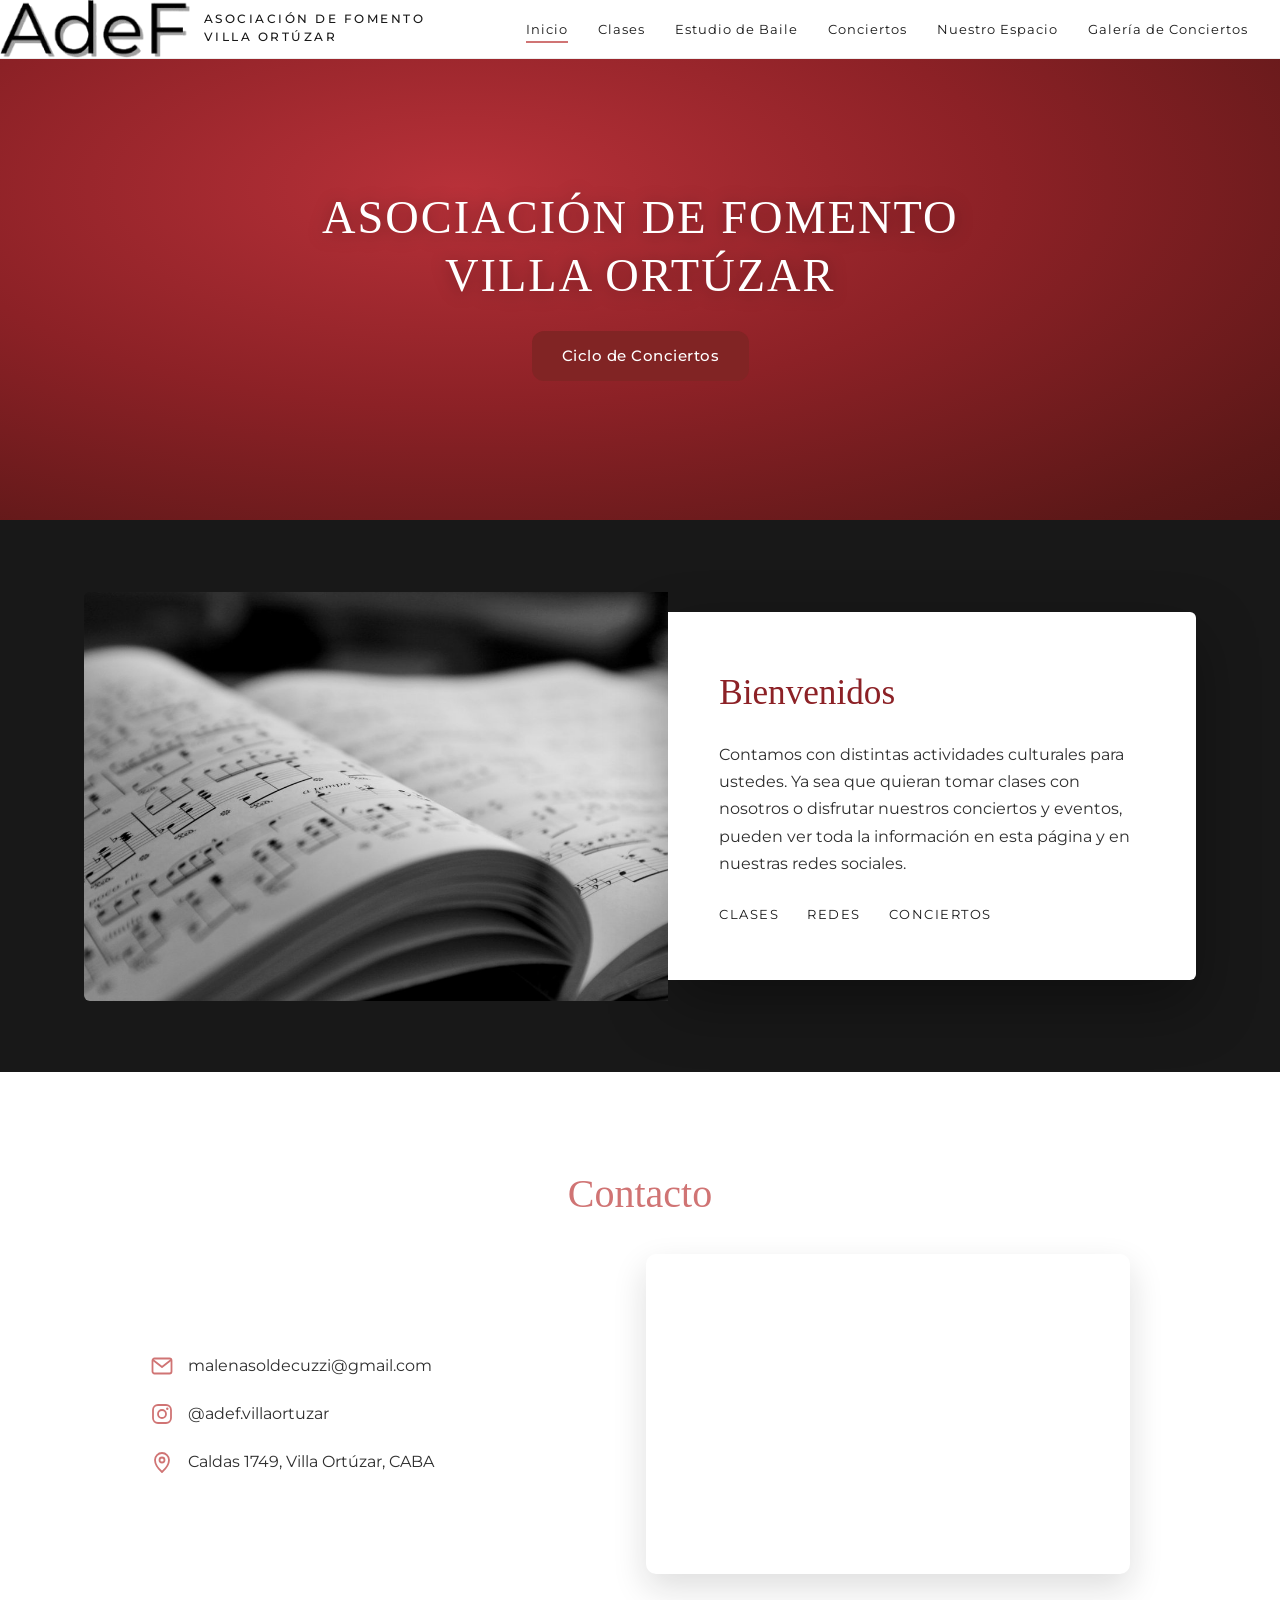
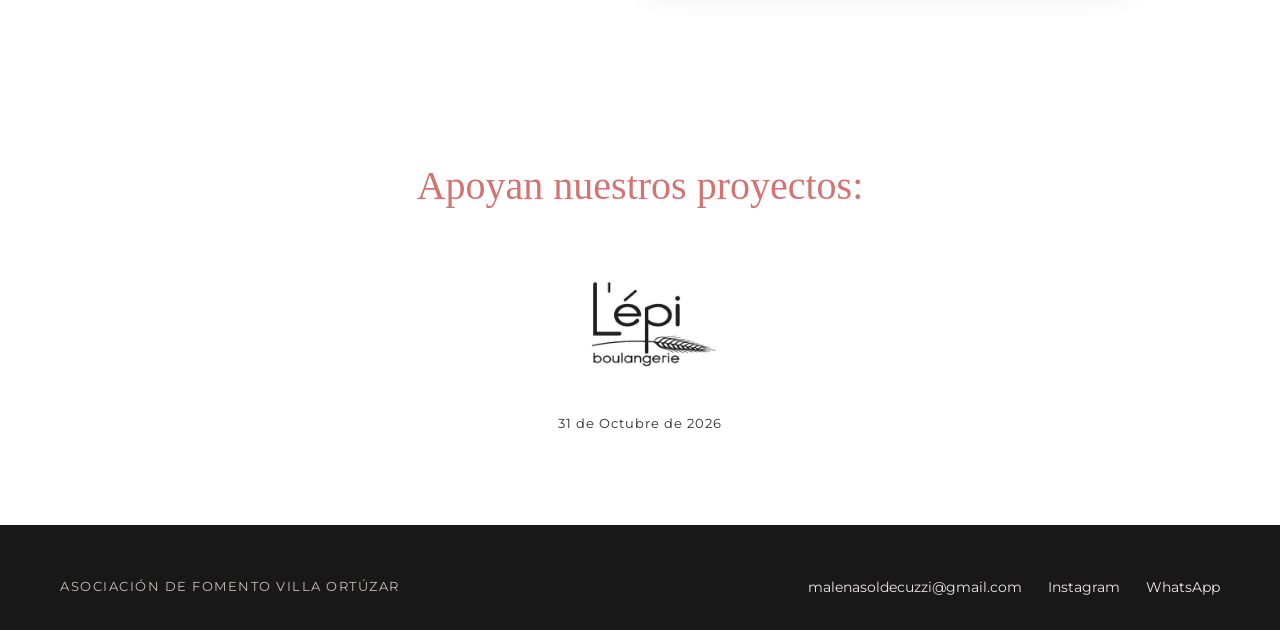
==== index.html @ d061f0e7 "Header a ancho completo con logo al ras y menú en un renglón; mapa con ubicación correcta (Sociedad " ====
<!DOCTYPE html>
<html lang="es">
<head>
  <meta charset="UTF-8" />
  <meta name="viewport" content="width=device-width, initial-scale=1.0" />
  <title>Inicio | A de F Villa Ortuzar</title>
  <meta name="description" content="Asociación de Fomento Villa Ortúzar: actividades culturales, clases, conciertos y eventos." />

  <link rel="preconnect" href="https://fonts.googleapis.com" />
  <link rel="preconnect" href="https://fonts.gstatic.com" crossorigin />
  <link href="https://fonts.googleapis.com/css2?family=Montserrat:wght@300;400;500;600&display=swap" rel="stylesheet" />

  <link rel="icon" type="image/png" href="images/logo-adef.png" />
  <link rel="stylesheet" href="styles.css" />
</head>
<body>

  <!-- ===================== HEADER ===================== -->
  <header class="site-header" id="top">
    <div class="header-inner">
      <a href="index.html" class="brand" aria-label="Asociación de Fomento Villa Ortúzar — Inicio">
        <img class="brand-logo" src="images/logo-adef.png" alt="ADEF" />
        <span class="brand-name">Asociación de Fomento<br />Villa Ortúzar</span>
      </a>

      <button class="nav-toggle" id="navToggle" aria-label="Abrir menú" aria-expanded="false" aria-controls="primary-nav">
        <span></span><span></span><span></span>
      </button>

      <nav class="primary-nav" id="primary-nav" aria-label="Navegación principal">
        <ul>
          <li><a href="index.html" class="is-current" aria-current="page">Inicio</a></li>
          <li><a href="clases.html">Clases</a></li>
          <li><a href="estudio-de-baile.html">Estudio de Baile</a></li>
          <li><a href="conciertos.html">Conciertos</a></li>
          <li><a href="nuestro-espacio.html">Nuestro Espacio</a></li>
          <li><a href="galeria.html">Galería de Conciertos</a></li>
        </ul>
      </nav>
    </div>
  </header>

  <!-- ===================== HERO ===================== -->
  <section class="hero-banner hero-red" aria-label="Asociación de Fomento Villa Ortúzar">
    <div class="hero-banner-inner reveal">
      <h1 class="hero-banner-title">Asociación de Fomento<br />Villa Ortúzar</h1>
      <a class="btn-rect" href="conciertos.html">Ciclo de Conciertos</a>
    </div>
  </section>

  <!-- ===================== BIENVENIDOS ===================== -->
  <section class="welcome" id="bienvenidos">
    <div class="welcome-inner">
      <div class="welcome-media reveal">
        <img src="images/partitura.jpg" alt="Partitura musical" loading="lazy" />
      </div>
      <div class="welcome-card reveal">
        <h2>Bienvenidos</h2>
        <p>
          Contamos con distintas actividades culturales para ustedes. Ya sea que quieran
          tomar clases con nosotros o disfrutar nuestros conciertos y eventos, pueden ver
          toda la información en esta página y en nuestras redes sociales.
        </p>
        <div class="welcome-links">
          <a href="clases.html">Clases</a>
          <a href="https://www.instagram.com/adef.villaortuzar/" target="_blank" rel="noopener">Redes</a>
          <a href="conciertos.html">Conciertos</a>
        </div>
      </div>
    </div>
  </section>

  <!-- ===================== CONTACTO ===================== -->
  <section class="contacto reveal" id="contacto">
    <h2 class="contacto-title">Contacto</h2>
    <div class="contacto-grid">
      <ul class="contacto-info">
        <li>
          <svg viewBox="0 0 24 24" fill="none" stroke="currentColor" stroke-width="1.8" stroke-linecap="round" stroke-linejoin="round" aria-hidden="true"><rect x="2.5" y="4.5" width="19" height="15" rx="2"/><path d="M3 6l9 7 9-7"/></svg>
          <a href="mailto:malenasoldecuzzi@gmail.com">malenasoldecuzzi@gmail.com</a>
        </li>
        <li>
          <svg viewBox="0 0 24 24" fill="none" stroke="currentColor" stroke-width="1.8" stroke-linecap="round" stroke-linejoin="round" aria-hidden="true"><rect x="3" y="3" width="18" height="18" rx="5"/><circle cx="12" cy="12" r="4"/><circle cx="17.3" cy="6.7" r="1.2" fill="currentColor" stroke="none"/></svg>
          <a href="https://www.instagram.com/adef.villaortuzar/" target="_blank" rel="noopener">@adef.villaortuzar</a>
        </li>
        <li>
          <svg viewBox="0 0 24 24" fill="none" stroke="currentColor" stroke-width="1.8" stroke-linecap="round" stroke-linejoin="round" aria-hidden="true"><path d="M12 22s7-6.2 7-12a7 7 0 10-14 0c0 5.8 7 12 7 12z"/><circle cx="12" cy="10" r="2.5"/></svg>
          <span>Caldas 1749, Villa Ortúzar, CABA</span>
        </li>
      </ul>
      <div class="contacto-map">
        <iframe
          src="https://www.google.com/maps/embed?pb=!1m18!1m12!1m3!1d3284.791623775895!2d-58.471300923490666!3d-34.58413875646583!2m3!1f0!2f0!3f0!3m2!1i1024!2i768!4f13.1!3m3!1m2!1s0x95bcb60c9e049eff%3A0xebec8463b166c42d!2sSociedad%20de%20Fomento%20Villa%20Ort%C3%BAzar!5e0!3m2!1ses-419!2sar!4v1782439776799!5m2!1ses-419!2sar"
          loading="lazy" referrerpolicy="strict-origin-when-cross-origin" allowfullscreen
          title="Mapa — Sociedad de Fomento Villa Ortúzar"></iframe>
      </div>
    </div>
  </section>

  <!-- ===================== APOYAN NUESTROS PROYECTOS ===================== -->
  <section class="sponsors reveal" id="apoyan">
    <h2 class="sponsors-title">Apoyan nuestros proyectos:</h2>
    <div class="sponsors-logos">
      <img src="images/logo-lepi.jpg" alt="Logo Lepi" loading="lazy" />
    </div>
    <p class="sponsors-date">31 de Octubre de 2026</p>
  </section>

  <!-- ===================== FOOTER ===================== -->
  <footer class="site-footer">
    <div class="footer-inner">
      <p class="footer-brand">Asociación de Fomento Villa Ortúzar</p>
      <ul class="footer-links" aria-label="Contacto">
        <li><a href="mailto:malenasoldecuzzi@gmail.com">malenasoldecuzzi@gmail.com</a></li>
        <li><a href="https://www.instagram.com/adef.villaortuzar/" target="_blank" rel="noopener">Instagram</a></li>
        <li><a href="https://wa.me/91131351262" target="_blank" rel="noopener">WhatsApp</a></li>
      </ul>
    </div>
  </footer>

  <script src="script.js"></script>
</body>
</html>
---- styles.css ----
/* ============================================================
   A de F Villa Ortúzar — Estudio de Baile
   Réplica del sitio original (Wix).
   Tipografías: Palatino Linotype (titulares serif) + Montserrat (cuerpo).
   Paleta: blanco / casi negro #181818 / rosa-rojo #d07474.
   ============================================================ */

:root {
  --ink:        #181818;   /* texto y botones        */
  --ink-soft:   #2e2e2e;   /* texto secundario       */
  --rose:       #d07474;   /* acento rosa-rojo       */
  --rose-soft:  #e7b7b7;
  --paper:      #ffffff;
  --line:       #ededed;

  --serif: "Palatino Linotype", "Book Antiqua", Palatino, "URW Palladio L", P052, "Times New Roman", serif;
  --sans:  "Montserrat", -apple-system, "Segoe UI", Helvetica, Arial, sans-serif;

  --maxw: 1160px;
  --ease: cubic-bezier(.22, .61, .36, 1);
}

* { box-sizing: border-box; }
html { scroll-behavior: smooth; }

body {
  margin: 0;
  font-family: var(--sans);
  font-weight: 400;
  color: var(--ink);
  background: var(--paper);
  line-height: 1.7;
  -webkit-font-smoothing: antialiased;
}

img { display: block; max-width: 100%; }
a   { color: inherit; }

/* ============================ HEADER ============================ */
.site-header {
  position: sticky;
  top: 0;
  z-index: 100;
  background: rgba(255, 255, 255, .94);
  backdrop-filter: saturate(180%) blur(8px);
  border-bottom: 1px solid var(--line);
}
.header-inner {
  max-width: none;            /* ancho completo de la página */
  margin: 0;
  padding: 0 32px 0 0;        /* logo pegado a la izquierda; aire a la derecha */
  display: flex;
  align-items: center;
  justify-content: space-between;
  gap: 24px;
}
.brand {
  display: flex;
  align-items: center;
  gap: 14px;
  text-decoration: none;
  color: var(--ink);
  white-space: nowrap;
  padding: 0;               /* sin padding: logo arriba a la izquierda */
}
.brand-logo {
  height: 58px;
  width: auto;
  flex: none;
  display: block;
}
.brand-name {
  font-family: var(--sans);
  font-weight: 500;
  font-size: .74rem;
  letter-spacing: 2.5px;
  text-transform: uppercase;
  line-height: 1.5;
}

/* Nav */
.primary-nav ul {
  list-style: none;
  display: flex;
  gap: 30px;
  margin: 0;
  padding: 0;
}
.primary-nav a {
  position: relative;
  text-decoration: none;
  font-size: .8rem;
  letter-spacing: 1px;
  color: var(--ink);
  padding: 6px 0;
  white-space: nowrap;           /* cada item en un solo renglón */
  transition: color .25s var(--ease);
}
.primary-nav a::after {
  content: "";
  position: absolute;
  left: 0; bottom: 0;
  width: 100%; height: 2px;
  background: var(--rose);
  transform: scaleX(0);
  transform-origin: left;
  transition: transform .3s var(--ease);
}
.primary-nav a:hover { color: var(--rose); }
.primary-nav a:hover::after { transform: scaleX(1); }
.primary-nav a.is-current::after { transform: scaleX(1); }

/* Hamburguesa */
.nav-toggle {
  display: none;
  flex-direction: column;
  justify-content: center;
  gap: 5px;
  width: 42px; height: 42px;
  border: 0; background: transparent; cursor: pointer; padding: 8px;
}
.nav-toggle span {
  display: block; height: 2px; width: 100%;
  background: var(--ink); border-radius: 2px;
  transition: transform .3s var(--ease), opacity .2s var(--ease);
}
.nav-toggle[aria-expanded="true"] span:nth-child(1) { transform: translateY(7px) rotate(45deg); }
.nav-toggle[aria-expanded="true"] span:nth-child(2) { opacity: 0; }
.nav-toggle[aria-expanded="true"] span:nth-child(3) { transform: translateY(-7px) rotate(-45deg); }

/* ============================ HERO (bola de disco) ============================ */
.hero {
  width: 100%;
  overflow: hidden;
  line-height: 0;
}
.hero img {
  width: 100%;
  height: clamp(240px, 28vw, 400px);
  object-fit: cover;
  object-position: center;
}

/* ============================ SECCIONES ============================ */
.section {
  max-width: var(--maxw);
  margin: 0 auto;
  padding: 0 24px;
}
.intro {
  text-align: center;
  padding-top: clamp(48px, 7vw, 80px);
  padding-bottom: clamp(28px, 4vw, 44px);
}

.display-title {
  font-family: var(--serif);
  font-weight: 400;
  font-size: clamp(2.6rem, 6vw, 3.5rem);
  line-height: 1.15;
  color: var(--ink);
  margin: 0 0 18px;
}
.section-title {
  font-family: var(--sans);
  font-weight: 400;
  font-size: clamp(1.35rem, 3vw, 1.5rem);
  letter-spacing: .5px;
  color: var(--ink);
  margin: 0 0 22px;
}
.lead {
  font-family: var(--sans);
  font-weight: 400;
  font-size: clamp(1rem, 2vw, 1.125rem);
  color: var(--ink);
  margin: 0 auto;
  max-width: 720px;
}
.lead-soft {
  margin-top: 16px;
  color: var(--ink-soft);
}

/* ============================ CARDS ============================ */
.cards-wrap { padding-top: 8px; padding-bottom: clamp(40px, 7vw, 80px); }
.cards {
  display: grid;
  grid-template-columns: repeat(3, 1fr);
  gap: 40px;
}
.card {
  display: flex;
  flex-direction: column;
  text-align: left;
}
.card-media {
  overflow: hidden;
  border-radius: 8px;
  aspect-ratio: 4 / 3;
  box-shadow: 0 8px 22px rgba(24, 24, 24, .08);
}
.card-media img {
  width: 100%; height: 100%;
  object-fit: cover;
  transition: transform .6s var(--ease);
}
.card:hover .card-media img { transform: scale(1.07); }

.card-title {
  font-family: var(--serif);
  font-weight: 400;
  font-size: 1.35rem;
  color: var(--ink);
  margin: 22px 0 12px;
}
.card-text {
  font-family: var(--sans);
  font-weight: 400;
  font-size: .95rem;
  color: var(--ink-soft);
  margin: 0 0 22px;
  flex: 1;
}
.card-text--soon {
  font-style: italic;
  color: var(--rose);
}

/* ============================ BOTÓN "Bailá" ============================ */
.btn {
  align-self: flex-start;
  display: inline-block;
  text-decoration: none;
  font-family: var(--sans);
  font-weight: 500;
  letter-spacing: .5px;
  font-size: .92rem;
  color: #fff;
  background: var(--ink);
  padding: 11px 34px;
  border-radius: 50px;
  position: relative;
  overflow: hidden;
  z-index: 0;
  transition: transform .25s var(--ease), box-shadow .25s var(--ease), color .25s var(--ease);
}
/* relleno rosa que sube en hover */
.btn::before {
  content: "";
  position: absolute; inset: 0;
  background: var(--rose);
  transform: translateY(101%);
  transition: transform .3s var(--ease);
  z-index: -1;
}
.btn:hover {
  transform: translateY(-2px);
  box-shadow: 0 10px 20px rgba(208, 116, 116, .35);
}
.btn:hover::before { transform: translateY(0); }
.btn:active { transform: translateY(0); }

/* ============================ BANDA MERIENDA ============================ */
.merienda {
  position: relative;
  margin-top: clamp(20px, 4vw, 40px);
  min-height: clamp(280px, 34vw, 460px);
  display: flex;
  align-items: center;
  justify-content: center;
  overflow: hidden;
}
.merienda-bg {
  position: absolute;
  inset: 0;
  width: 100%; height: 100%;
  object-fit: cover;
  z-index: 0;
}
.merienda-card {
  position: relative;
  z-index: 1;
  background: rgba(255, 255, 255, .94);
  max-width: 560px;
  margin: 24px;
  padding: clamp(28px, 4vw, 44px) clamp(26px, 4vw, 48px);
  text-align: center;
  box-shadow: 0 18px 50px rgba(24, 24, 24, .22);
}
.merienda-card p {
  font-family: var(--serif);
  font-size: clamp(1.15rem, 2.4vw, 1.5rem);
  line-height: 1.45;
  color: var(--ink);
  margin: 0;
}

/* ============================ APOYAN NUESTROS PROYECTOS ============================ */
.sponsors {
  max-width: var(--maxw);
  margin: 0 auto;
  padding: clamp(50px, 8vw, 90px) 24px;
  text-align: center;
}
.sponsors-title {
  font-family: var(--serif);
  font-weight: 400;
  font-size: clamp(1.9rem, 4.5vw, 2.5rem);
  color: var(--rose);
  margin: 0 0 36px;
}
.sponsors-logos {
  display: flex;
  flex-wrap: wrap;
  align-items: center;
  justify-content: center;
  gap: 40px;
}
.sponsors-logos img {
  max-height: 130px;
  width: auto;
  border-radius: 8px;
  filter: saturate(.98);
  transition: transform .3s var(--ease);
}
.sponsors-logos img:hover { transform: scale(1.05); }

/* ============================ FOOTER ============================ */
.site-footer {
  background: var(--ink);
  color: #efe7e7;
  padding: 48px 24px 30px;
}
.footer-inner {
  max-width: var(--maxw);
  margin: 0 auto;
  display: flex;
  flex-wrap: wrap;
  align-items: center;
  justify-content: space-between;
  gap: 18px;
}
.footer-brand {
  margin: 0;
  font-size: .82rem;
  letter-spacing: 1.5px;
  text-transform: uppercase;
  color: #c9bdbd;
}
.footer-links {
  list-style: none;
  display: flex;
  flex-wrap: wrap;
  gap: 26px;
  margin: 0; padding: 0;
}
.footer-links a {
  text-decoration: none;
  color: #efe7e7;
  font-size: .9rem;
  position: relative;
  transition: color .25s var(--ease);
}
.footer-links a::after {
  content: "";
  position: absolute; left: 0; bottom: -4px;
  width: 100%; height: 1px;
  background: var(--rose);
  transform: scaleX(0); transform-origin: left;
  transition: transform .3s var(--ease);
}
.footer-links a:hover { color: var(--rose); }
.footer-links a:hover::after { transform: scaleX(1); }
.footer-date {
  max-width: var(--maxw);
  margin: 30px auto 0;
  padding-top: 20px;
  border-top: 1px solid rgba(255, 255, 255, .12);
  text-align: center;
  font-size: .8rem;
  color: #9c9090;
}

/* ============================================================
   PÁGINAS INTERNAS — estilos compartidos
   ============================================================ */

/* Hero con banda de imagen y texto superpuesto (Inicio, etc.) */
.hero-banner {
  position: relative;
  display: flex;
  align-items: center;
  justify-content: center;
  text-align: center;
  min-height: clamp(300px, 36vw, 480px);
  overflow: hidden;
}
.hero-banner-bg {
  position: absolute; inset: 0;
  width: 100%; height: 100%;
  object-fit: cover;
  z-index: 0;
}
/* Banda roja (Inicio): degradado que reproduce el overlay del sitio original */
.hero-red {
  background:
    radial-gradient(125% 140% at 36% 28%, #b83139 0%, #8c2126 34%, #5d1818 64%, #300d0d 100%);
}
.hero-banner-inner { position: relative; z-index: 1; padding: 24px; }
.hero-banner-title {
  font-family: var(--serif);
  font-weight: 400;
  color: #fff;
  font-size: clamp(1.9rem, 4.5vw, 2.9rem);
  line-height: 1.25;
  letter-spacing: 2px;
  text-transform: uppercase;
  margin: 0 0 26px;
  text-shadow: 0 2px 18px rgba(0, 0, 0, .35);
}

/* Botón rectangular rojo oscuro (estilo home) */
.btn-rect {
  --bg: #812424;
  display: inline-block;
  text-decoration: none;
  font-family: var(--sans);
  font-weight: 500;
  letter-spacing: .5px;
  font-size: .95rem;
  color: #fff;
  background: var(--bg);
  padding: 12px 30px;
  border-radius: 12px;
  position: relative;
  overflow: hidden;
  z-index: 0;
  transition: transform .25s var(--ease), box-shadow .25s var(--ease);
}
.btn-rect::before {
  content: ""; position: absolute; inset: 0;
  background: #6f2525;
  transform: translateY(101%);
  transition: transform .3s var(--ease);
  z-index: -1;
}
.btn-rect:hover { transform: translateY(-2px); box-shadow: 0 12px 24px rgba(111, 37, 37, .45); }
.btn-rect:hover::before { transform: translateY(0); }

/* Sección Bienvenidos (fondo oscuro, imagen + tarjeta blanca) */
.welcome {
  background: var(--ink);
  padding: clamp(40px, 6vw, 72px) 0;
}
.welcome-inner {
  max-width: var(--maxw);
  margin: 0 auto;
  padding: 0 24px;
  display: grid;
  grid-template-columns: 1.05fr .95fr;
  align-items: center;
  gap: 0;
}
.welcome-media {
  overflow: hidden;
  border-radius: 6px 0 0 6px;
  align-self: stretch;
  min-height: 280px;
}
.welcome-media img { width: 100%; height: 100%; object-fit: cover; }
.welcome-card {
  background: #fff;
  padding: clamp(30px, 4vw, 52px);
  border-radius: 0 6px 6px 0;
  box-shadow: 0 24px 60px rgba(0, 0, 0, .35);
}
.welcome-card h2 {
  font-family: var(--serif);
  font-weight: 400;
  font-size: clamp(1.7rem, 3.5vw, 2.2rem);
  margin: 0 0 18px;
  color: var(--ink);
}
.welcome-card p {
  font-family: var(--sans);
  color: var(--ink-soft);
  margin: 0 0 26px;
}
.welcome-links {
  display: flex;
  flex-wrap: wrap;
  gap: 28px;
}
.welcome-links a {
  text-decoration: none;
  font-family: var(--sans);
  font-size: .82rem;
  letter-spacing: 1.5px;
  text-transform: uppercase;
  color: var(--ink);
  position: relative;
  padding-bottom: 4px;
  transition: color .25s var(--ease);
}
.welcome-links a::after {
  content: ""; position: absolute; left: 0; bottom: 0;
  width: 100%; height: 2px; background: var(--rose);
  transform: scaleX(0); transform-origin: left;
  transition: transform .3s var(--ease);
}
.welcome-links a:hover { color: var(--rose); }
.welcome-links a:hover::after { transform: scaleX(1); }

/* Hero partido: panel gris a la izquierda + imagen (Clases) */
.split-hero {
  position: relative;
  min-height: clamp(320px, 38vw, 460px);
  display: flex;
  align-items: center;
  background-size: cover;
  background-position: center right;
}
.split-hero-panel {
  background: rgba(214, 209, 209, .92);
  max-width: 480px;
  margin: clamp(24px, 5vw, 60px);
  padding: clamp(28px, 4vw, 48px);
  border-radius: 4px;
}
.split-hero-panel h1 {
  font-family: var(--serif);
  font-weight: 400;
  font-size: clamp(2.2rem, 5vw, 3rem);
  margin: 0 0 18px;
  color: var(--ink);
}
.split-hero-panel p {
  font-family: var(--sans);
  color: var(--ink-soft);
  margin: 0 0 26px;
}

/* Hero con banda de imagen + tarjeta blanca a la derecha (Conciertos) */
.banner-hero {
  position: relative;
  min-height: clamp(300px, 34vw, 440px);
  display: flex;
  align-items: center;
  justify-content: flex-end;
  background-size: cover;
  background-position: center;
}
.banner-hero-card {
  background: #fff;
  max-width: 480px;
  margin: clamp(20px, 4vw, 56px);
  padding: clamp(28px, 4vw, 46px);
  border-radius: 4px;
  box-shadow: 0 20px 50px rgba(0, 0, 0, .25);
}
.banner-hero-card h1 {
  font-family: var(--serif);
  font-weight: 400;
  font-size: clamp(2rem, 4.5vw, 2.8rem);
  margin: 0 0 16px;
  color: var(--ink);
}
.banner-hero-card p { font-family: var(--sans); color: var(--ink-soft); margin: 0 0 24px; }

/* Botón "Entradas" dentro de las tarjetas de evento */
.tile .btn-rect { margin-top: 18px; align-self: flex-start; font-size: .85rem; padding: 9px 24px; }

/* Banda de Precios (oscura) */
.precios {
  background: var(--ink);
  color: #efe7e7;
  text-align: center;
  padding: clamp(48px, 7vw, 84px) 24px;
}
.precios h2 {
  font-family: var(--serif);
  font-weight: 400;
  font-size: clamp(1.8rem, 4vw, 2.4rem);
  margin: 0 0 28px;
  color: #fff;
}
.precios-list {
  list-style: none; margin: 0; padding: 0;
  display: flex; flex-wrap: wrap; gap: 36px; justify-content: center;
  font-family: var(--sans);
}
.precios-list li { font-size: 1.05rem; letter-spacing: .5px; }
.precios-list strong {
  display: block;
  font-family: var(--serif);
  font-size: 1.6rem;
  color: var(--rose);
  margin-top: 6px;
  font-weight: 400;
}

/* Grilla de clases (cajas con borde) */
.class-grid {
  max-width: var(--maxw);
  margin: 0 auto;
  padding: clamp(20px, 4vw, 40px) 24px clamp(50px, 8vw, 90px);
  display: grid;
  grid-template-columns: repeat(4, 1fr);
  gap: 24px;
}
.class-box {
  border: 1px solid var(--line);
  border-radius: 10px;
  padding: 26px 22px;
  background: #fff;
  display: flex;
  flex-direction: column;
  gap: 10px;
  transition: transform .3s var(--ease), box-shadow .3s var(--ease), border-color .3s var(--ease);
}
.class-box:hover {
  transform: translateY(-6px);
  box-shadow: 0 16px 32px rgba(24, 24, 24, .10);
  border-color: var(--rose-soft);
}
.class-box h3 {
  font-family: var(--serif);
  font-weight: 400;
  font-size: 1.3rem;
  color: var(--ink);
  margin: 0;
}
.class-box p {
  font-family: var(--sans);
  font-size: .92rem;
  color: var(--ink-soft);
  margin: 0;
  flex: 1;
}
.class-box a {
  font-family: var(--sans);
  font-size: .9rem;
  color: var(--rose);
  text-decoration: none;
  transition: color .25s var(--ease);
}
.class-box a:hover { color: var(--ink); text-decoration: underline; }

/* Filas alternadas imagen/texto (Nuestro Espacio) */
.feature-rows {
  max-width: var(--maxw);
  margin: 0 auto;
  padding: clamp(20px, 4vw, 40px) 24px clamp(40px, 7vw, 70px);
  display: flex;
  flex-direction: column;
  gap: clamp(28px, 5vw, 56px);
}
.feature-row {
  display: grid;
  grid-template-columns: 1fr 1fr;
  align-items: center;
  gap: clamp(24px, 5vw, 64px);
}
.feature-row .feature-media {
  overflow: hidden;
  border-radius: 8px;
  aspect-ratio: 3 / 2;
  box-shadow: 0 14px 34px rgba(24, 24, 24, .12);
}
.feature-row .feature-media img {
  width: 100%; height: 100%; object-fit: cover;
  transition: transform .7s var(--ease);
}
.feature-row:hover .feature-media img { transform: scale(1.05); }
.feature-row .feature-text { text-align: center; padding: 12px; }
.feature-row .feature-text h2 {
  font-family: var(--serif);
  font-weight: 400;
  font-size: clamp(1.6rem, 3.5vw, 2.2rem);
  margin: 0 0 14px;
  color: var(--ink);
}
.feature-row .feature-text p {
  font-family: var(--sans);
  color: var(--ink-soft);
  margin: 0 auto 18px;
  max-width: 360px;
}
/* zigzag: en filas pares, la imagen va a la derecha */
.feature-row:nth-child(even) .feature-media { order: 2; }

/* Sección CONTACTO */
.contacto {
  max-width: var(--maxw);
  margin: 0 auto;
  padding: clamp(50px, 8vw, 88px) 24px;
  text-align: center;
}
.contacto-title {
  font-family: var(--serif);
  font-weight: 400;
  font-size: clamp(1.9rem, 4.5vw, 2.5rem);
  color: var(--rose);
  margin: 0 0 26px;
}
.contacto-list {
  list-style: none;
  margin: 0; padding: 0;
  display: flex;
  flex-direction: column;
  gap: 12px;
  font-family: var(--sans);
  font-size: 1.02rem;
  color: var(--ink-soft);
}
.contacto-list a { color: var(--ink-soft); text-decoration: none; transition: color .25s var(--ease); }
.contacto-list a:hover { color: var(--rose); }

/* Grilla genérica de proyectos/eventos (Conciertos, Clases, etc.) */
.tiles {
  max-width: var(--maxw);
  margin: 0 auto;
  padding: clamp(30px, 5vw, 60px) 24px clamp(50px, 8vw, 90px);
  display: grid;
  grid-template-columns: repeat(3, 1fr);
  gap: 40px;
}
.tile { display: flex; flex-direction: column; text-align: left; }
.tile-media {
  overflow: hidden; border-radius: 8px; aspect-ratio: 4 / 3;
  box-shadow: 0 8px 22px rgba(24, 24, 24, .08);
}
.tile-media img { width: 100%; height: 100%; object-fit: cover; transition: transform .6s var(--ease); }
.tile:hover .tile-media img { transform: scale(1.07); }
.tile-title {
  font-family: var(--serif); font-weight: 400; font-size: 1.3rem;
  color: var(--ink); margin: 20px 0 10px;
}
.tile-text { font-family: var(--sans); font-size: .95rem; color: var(--ink-soft); margin: 0; }

/* ===================== REVEAL ON SCROLL =====================
   El estado oculto sólo se aplica cuando JS está activo (.js).
   Sin JS, o si el observer falla, el contenido se ve igual. */
.js .reveal {
  opacity: 0;
  transform: translateY(26px);
  transition: opacity .7s var(--ease), transform .7s var(--ease);
  will-change: opacity, transform;
}
.js .reveal.is-visible { opacity: 1; transform: none; }
.js .cards .card:nth-child(2) { transition-delay: .08s; }
.js .cards .card:nth-child(3) { transition-delay: .16s; }

/* ============================ RESPONSIVE ============================ */
@media (max-width: 900px) {
  .cards { grid-template-columns: repeat(2, 1fr); gap: 30px; }
  .cards .card:nth-child(3) { transition-delay: 0s; }
  .tiles { grid-template-columns: repeat(2, 1fr); gap: 30px; }
  .class-grid { grid-template-columns: repeat(2, 1fr); }
}

@media (max-width: 720px) {
  .nav-toggle { display: flex; }
  .primary-nav {
    position: fixed;
    inset: 70px 0 auto 0;
    background: #fff;
    border-bottom: 1px solid var(--line);
    box-shadow: 0 12px 24px rgba(24,24,24,.08);
    transform: translateY(-12px);
    opacity: 0;
    pointer-events: none;
    transition: transform .3s var(--ease), opacity .3s var(--ease);
  }
  .primary-nav.open { transform: translateY(0); opacity: 1; pointer-events: auto; }
  .primary-nav ul { flex-direction: column; gap: 0; padding: 8px 24px 18px; }
  .primary-nav li { border-bottom: 1px solid var(--line); }
  .primary-nav li:last-child { border-bottom: 0; }
  .primary-nav a { display: block; padding: 14px 0; }
  .primary-nav a::after { display: none; }

  .cards { grid-template-columns: 1fr; max-width: 420px; margin: 0 auto; }
  .card { text-align: center; }
  .btn { align-self: center; }
  .footer-inner { flex-direction: column; text-align: center; }

  .welcome-inner { grid-template-columns: 1fr; }
  .welcome-media { border-radius: 6px 6px 0 0; min-height: 220px; }
  .welcome-card { border-radius: 0 0 6px 6px; }
  .welcome-links { justify-content: center; }

  .tiles { grid-template-columns: 1fr; max-width: 420px; margin: 0 auto; }
  .tile { text-align: center; }

  .split-hero-panel { max-width: none; margin: 16px; }
  .class-grid { grid-template-columns: 1fr; max-width: 420px; margin: 0 auto; }

  .banner-hero { justify-content: center; }
  .banner-hero-card { max-width: none; margin: 16px; }
  .tile .btn-rect { align-self: center; }

  .feature-row { grid-template-columns: 1fr; gap: 20px; }
  .feature-row:nth-child(even) .feature-media { order: 0; }
}

@media (prefers-reduced-motion: reduce) {
  html { scroll-behavior: auto; }
  .reveal { opacity: 1; transform: none; transition: none; }
  *, *::before, *::after { transition-duration: .01ms !important; }
}

/* ============================================================
   AJUSTES POSTERIORES (revisión)
   ============================================================ */

/* Acento cálido para titulares serif de tarjetas/secciones */
.card-title,
.tile-title,
.class-box h3,
.feature-text h2,
.welcome-card h2 { color: #8c2126; }

/* --- Color sobre el hero de Clases (la imagen es muy blanca) --- */
.split-hero::before {
  content: "";
  position: absolute;
  inset: 0;
  background: linear-gradient(120deg,
    rgba(208, 116, 116, .55) 0%,
    rgba(140, 33, 38, .30) 38%,
    rgba(150, 120, 200, .42) 100%);
  mix-blend-mode: multiply;
  pointer-events: none;
}
.split-hero-panel { position: relative; z-index: 1; }

/* --- Conciertos: video de fondo en el hero --- */
.banner-hero-video {
  position: absolute;
  inset: 0;
  width: 100%;
  height: 100%;
  object-fit: cover;
  z-index: 0;
}
.banner-hero-card { position: relative; z-index: 1; }

/* --- Fecha debajo del logo de sponsors --- */
.sponsors-date {
  margin: 26px 0 0;
  font-family: var(--sans);
  font-size: .82rem;
  letter-spacing: 1px;
  color: var(--ink-soft);
}

/* --- Contacto rediseñado: datos con iconos + mapa --- */
.contacto-grid {
  display: grid;
  grid-template-columns: 1fr 1.1fr;
  gap: clamp(28px, 5vw, 56px);
  align-items: center;
  text-align: left;
  max-width: 980px;
  margin: 0 auto;
}
.contacto-info { list-style: none; margin: 0; padding: 0; display: flex; flex-direction: column; gap: 20px; }
.contacto-info li { display: flex; align-items: center; gap: 14px; font-family: var(--sans); font-size: 1.02rem; color: var(--ink-soft); }
.contacto-info svg { width: 24px; height: 24px; flex: none; color: var(--rose); }
.contacto-info a { color: var(--ink-soft); text-decoration: none; transition: color .25s var(--ease); }
.contacto-info a:hover { color: var(--rose); }
.contacto-map {
  border-radius: 10px;
  overflow: hidden;
  box-shadow: 0 14px 34px rgba(24, 24, 24, .14);
  line-height: 0;
}
.contacto-map iframe { width: 100%; height: 320px; border: 0; display: block; }

/* --- Nuestro Espacio: filas más anchas (menos margen lateral) --- */
.feature-rows { max-width: 1280px; }
.feature-row { gap: clamp(28px, 5vw, 72px); }
.feature-row .feature-media { aspect-ratio: 16 / 10; }
.feature-row .feature-text p { max-width: 460px; }

/* --- Dibujo medialuna + café (Estudio de Baile) --- */
.intro { position: relative; }
.deco-medialuna {
  position: absolute;
  top: 50%;
  right: clamp(8px, 6vw, 90px);
  transform: translateY(-50%);
  width: clamp(80px, 9vw, 130px);
  height: auto;
  opacity: .95;
  pointer-events: none;
}

/* --- Galería de Conciertos (masonry con CSS columns) --- */
.gallery {
  max-width: var(--maxw);
  margin: 0 auto;
  padding: clamp(20px, 4vw, 40px) 24px clamp(50px, 8vw, 90px);
  column-count: 3;
  column-gap: 18px;
}
.gallery figure { margin: 0 0 18px; break-inside: avoid; overflow: hidden; border-radius: 8px; box-shadow: 0 8px 22px rgba(24, 24, 24, .10); }
.gallery img { width: 100%; height: auto; display: block; transition: transform .6s var(--ease); }
.gallery figure:hover img { transform: scale(1.05); }

@media (max-width: 900px) {
  .gallery { column-count: 2; }
}
@media (max-width: 720px) {
  .contacto-grid { grid-template-columns: 1fr; text-align: center; }
  .contacto-info { align-items: center; }
  .deco-medialuna { display: none; }
  .gallery { column-count: 1; max-width: 460px; }
}
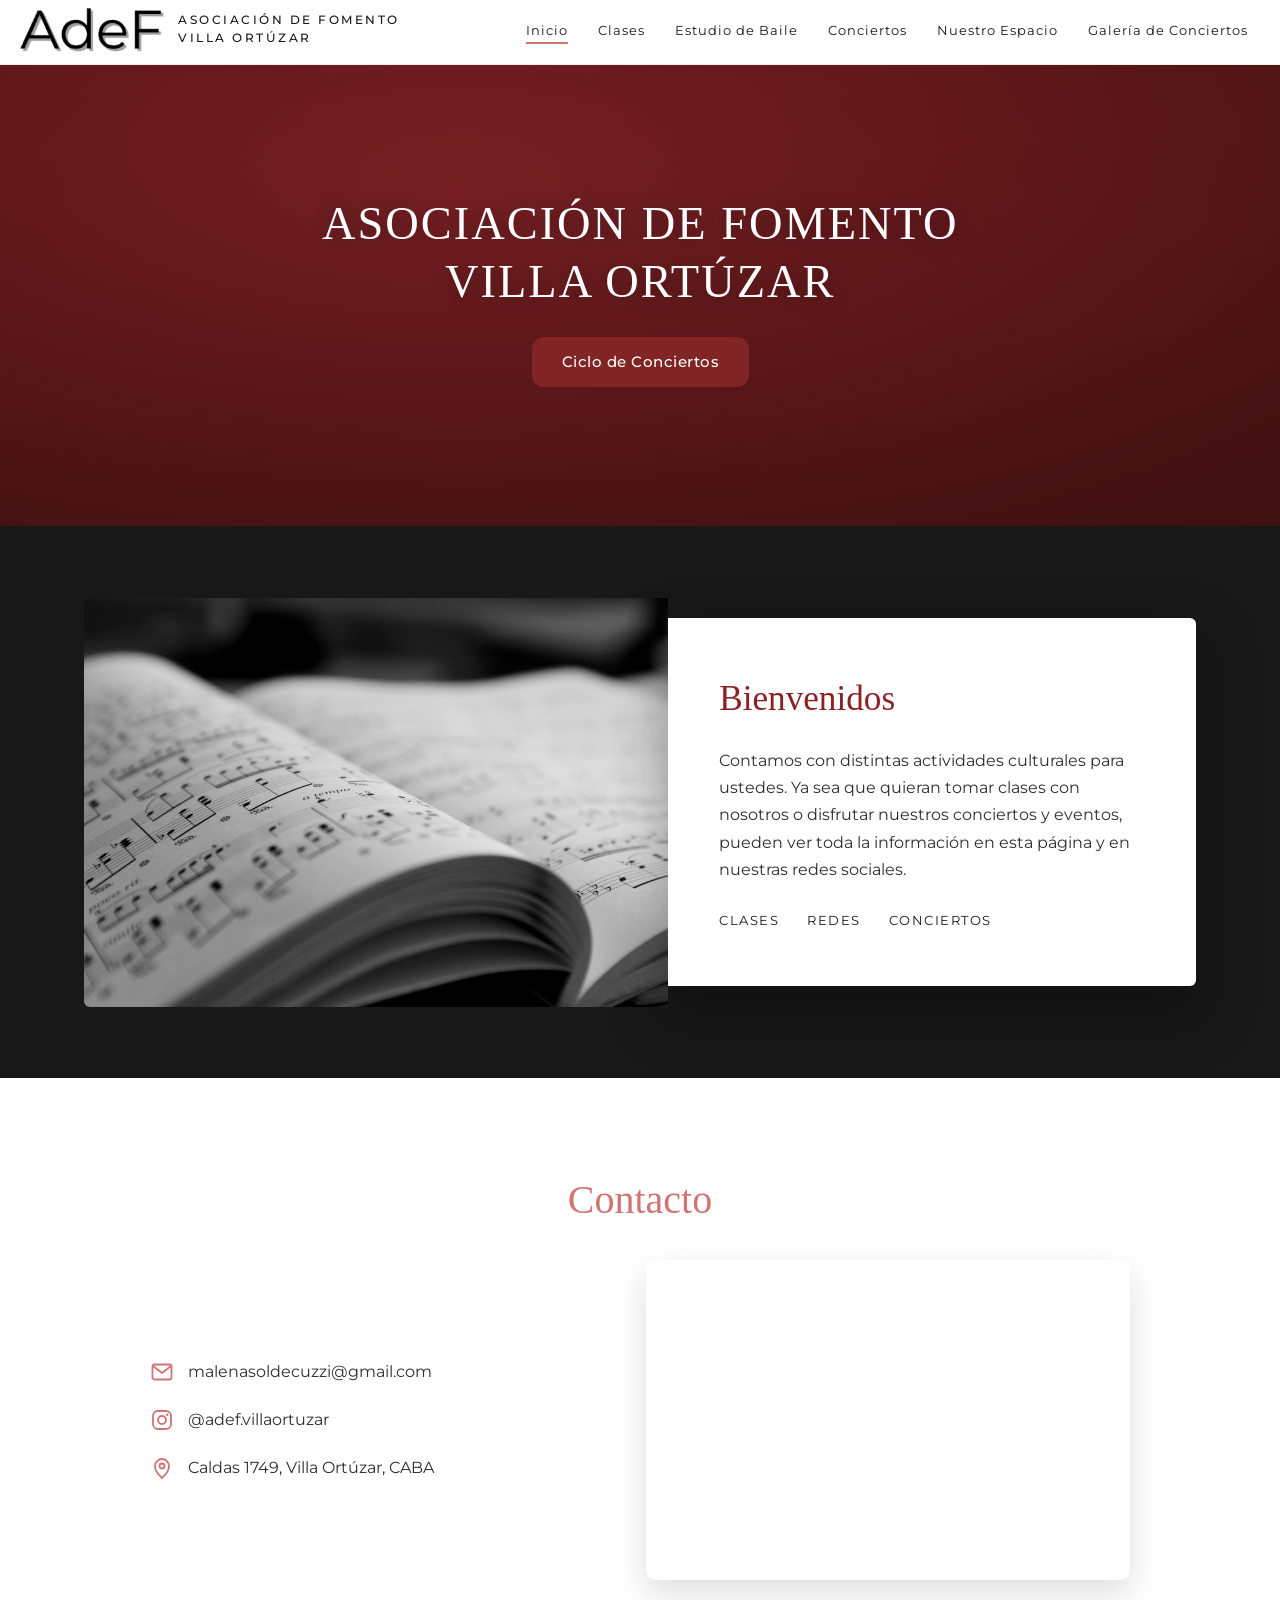
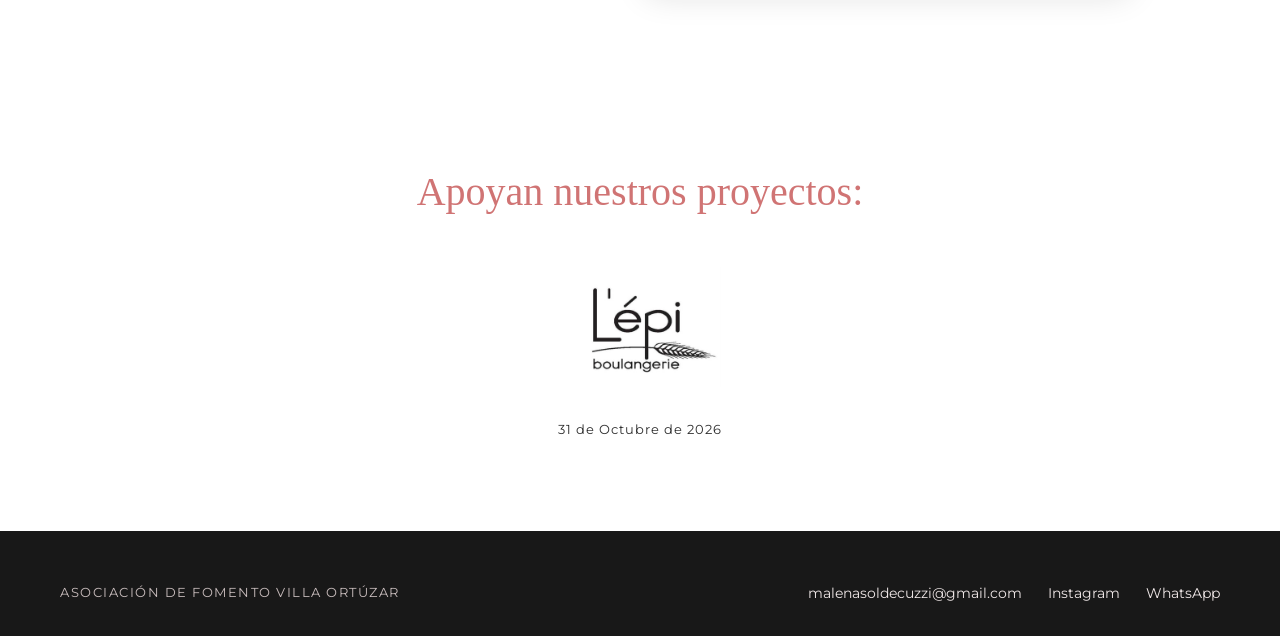
==== commit 232f0bda: "Video de fondo en el hero del Inicio (con velo para legibilidad)" ====
--- a/index.html
+++ b/index.html
@@ -42,6 +42,10 @@
 
   <!-- ===================== HERO ===================== -->
   <section class="hero-banner hero-red" aria-label="Asociación de Fomento Villa Ortúzar">
+    <video class="hero-banner-video" autoplay muted loop playsinline>
+      <source src="video/hero-inicio.mp4" type="video/mp4" />
+    </video>
+    <span class="hero-banner-overlay" aria-hidden="true"></span>
     <div class="hero-banner-inner reveal">
       <h1 class="hero-banner-title">Asociación de Fomento<br />Villa Ortúzar</h1>
       <a class="btn-rect" href="conciertos.html">Ciclo de Conciertos</a>
--- a/styles.css
+++ b/styles.css
@@ -48,7 +48,7 @@
 .header-inner {
   max-width: none;            /* ancho completo de la página */
   margin: 0;
-  padding: 0 32px 0 0;        /* logo pegado a la izquierda; aire a la derecha */
+  padding: 8px 32px 12px 20px; /* algo de aire a la izquierda y abajo */
   display: flex;
   align-items: center;
   justify-content: space-between;
@@ -64,7 +64,7 @@
   padding: 0;               /* sin padding: logo arriba a la izquierda */
 }
 .brand-logo {
-  height: 58px;
+  height: 44px;
   width: auto;
   flex: none;
   display: block;
@@ -402,10 +402,26 @@
   object-fit: cover;
   z-index: 0;
 }
-/* Banda roja (Inicio): degradado que reproduce el overlay del sitio original */
+/* Banda roja (Inicio): degradado de respaldo si el video no carga */
 .hero-red {
   background:
     radial-gradient(125% 140% at 36% 28%, #b83139 0%, #8c2126 34%, #5d1818 64%, #300d0d 100%);
+}
+/* Video de fondo del hero (Inicio) */
+.hero-banner-video {
+  position: absolute;
+  inset: 0;
+  width: 100%;
+  height: 100%;
+  object-fit: cover;
+  z-index: 0;
+}
+/* Velo para legibilidad del título blanco sobre el video */
+.hero-banner-overlay {
+  position: absolute;
+  inset: 0;
+  z-index: 0;
+  background: linear-gradient(180deg, rgba(48, 13, 13, .45) 0%, rgba(48, 13, 13, .60) 100%);
 }
 .hero-banner-inner { position: relative; z-index: 1; padding: 24px; }
 .hero-banner-title {
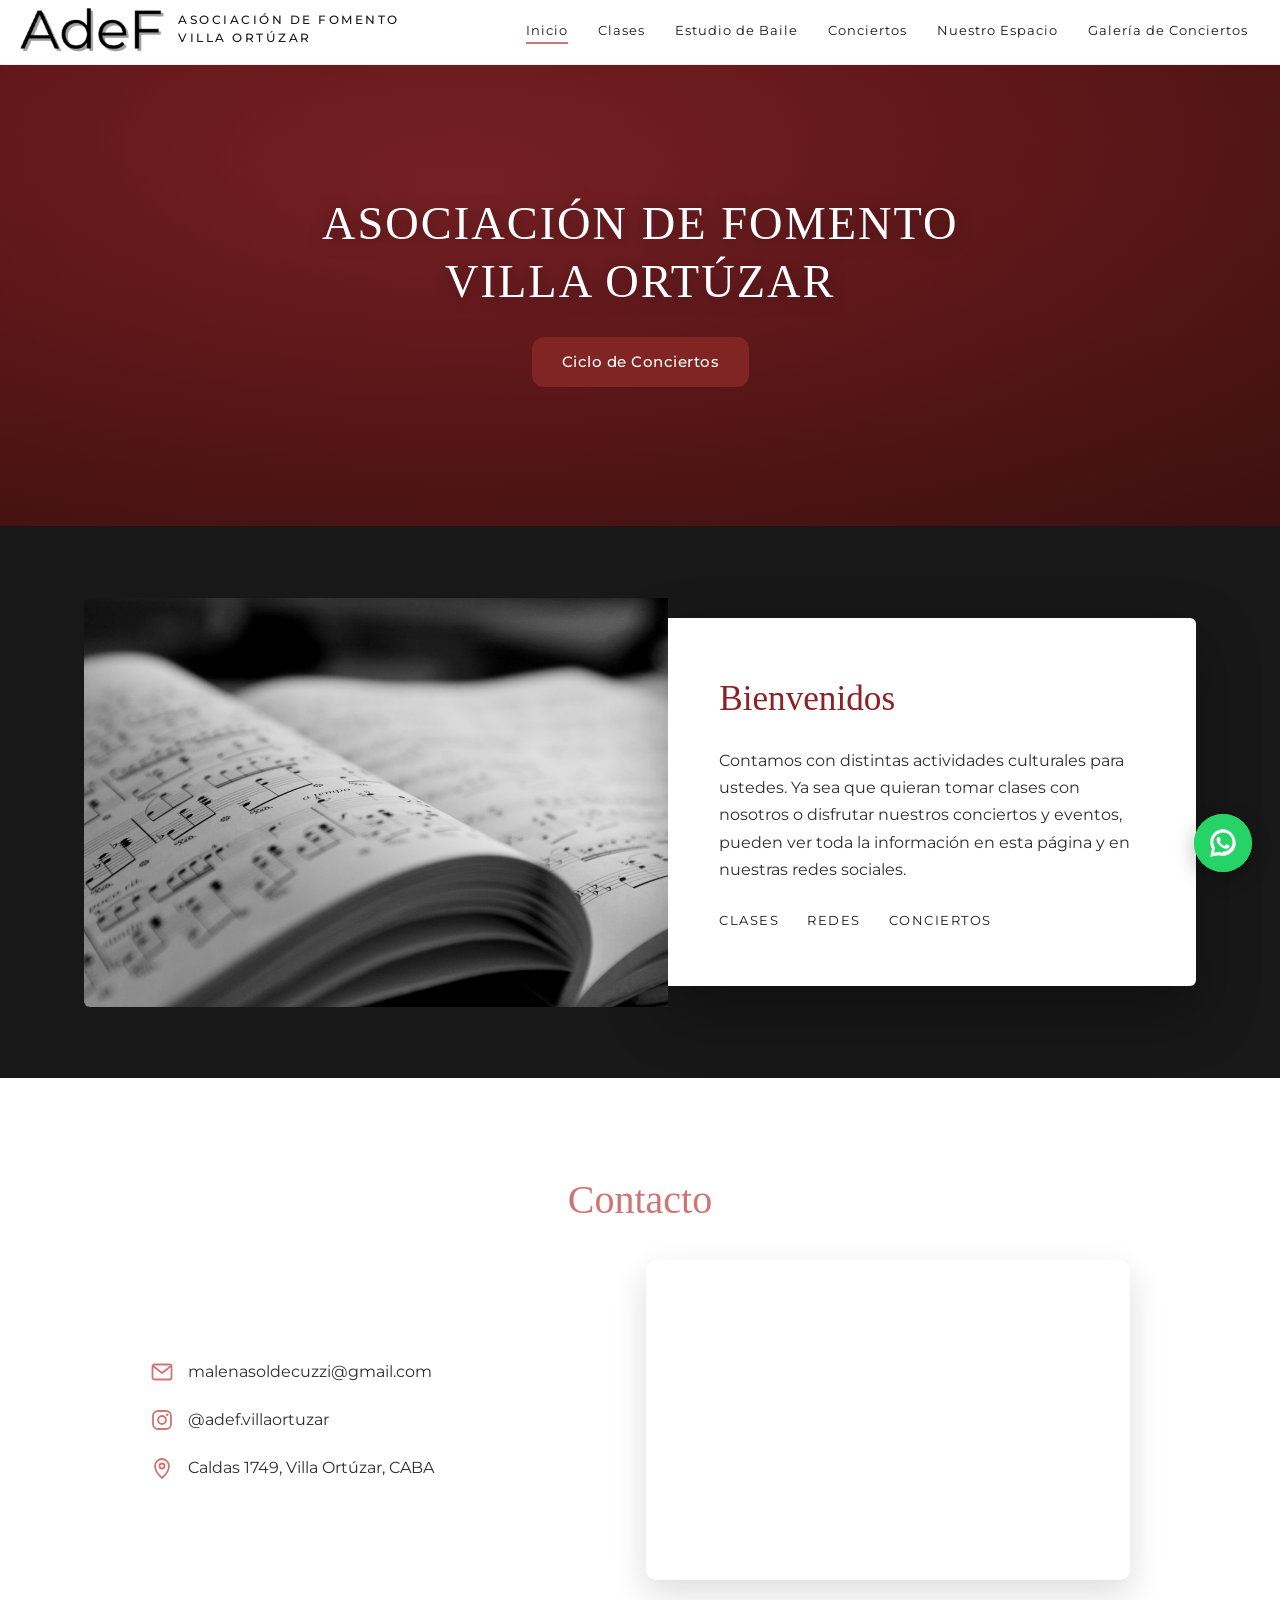
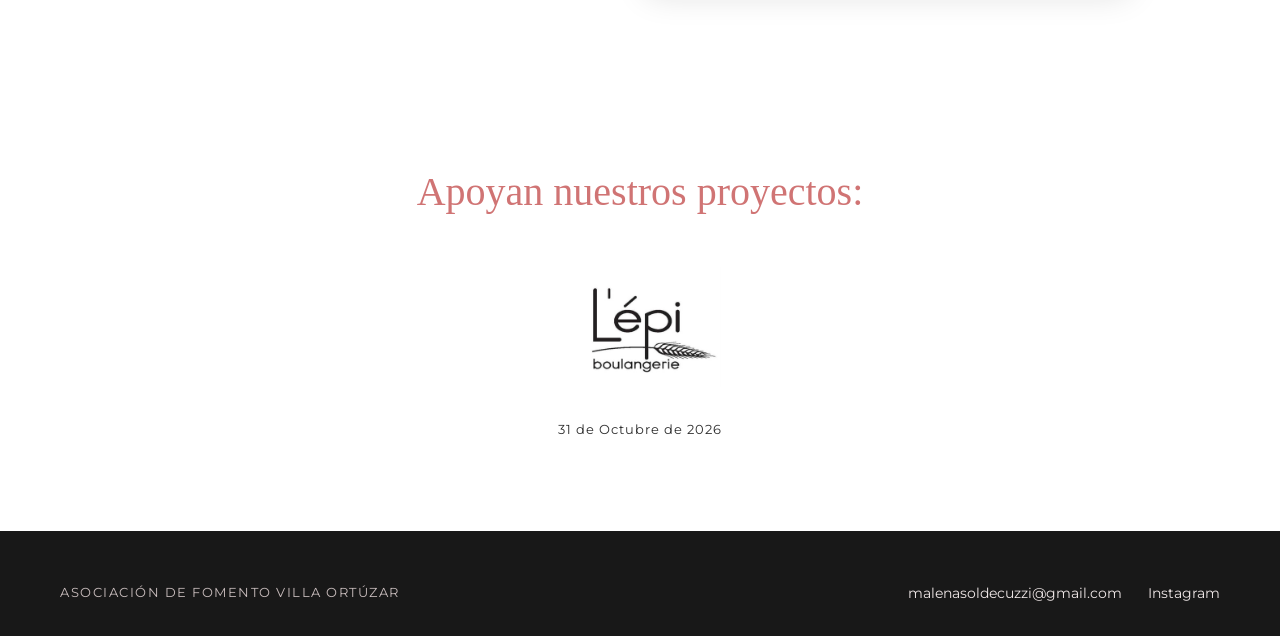
==== commit 1a2834a8: "Reemplazar WhatsApp del footer por boton flotante fijo abajo-derecha en todas las paginas" ====
--- a/index.html
+++ b/index.html
@@ -105,7 +105,9 @@
   <section class="sponsors reveal" id="apoyan">
     <h2 class="sponsors-title">Apoyan nuestros proyectos:</h2>
     <div class="sponsors-logos">
-      <img src="images/logo-lepi.jpg" alt="Logo Lepi" loading="lazy" />
+      <a href="conciertos.html#melodias-eternas" aria-label="Ver concierto Melodías Eternas, con el apoyo de L'épi">
+        <img src="images/logo-lepi.jpg" alt="Logo L'épi boulangerie" loading="lazy" />
+      </a>
     </div>
     <p class="sponsors-date">31 de Octubre de 2026</p>
   </section>
@@ -117,11 +119,15 @@
       <ul class="footer-links" aria-label="Contacto">
         <li><a href="mailto:malenasoldecuzzi@gmail.com">malenasoldecuzzi@gmail.com</a></li>
         <li><a href="https://www.instagram.com/adef.villaortuzar/" target="_blank" rel="noopener">Instagram</a></li>
-        <li><a href="https://wa.me/91131351262" target="_blank" rel="noopener">WhatsApp</a></li>
       </ul>
     </div>
   </footer>
 
+  <!-- Botón flotante de WhatsApp -->
+  <a class="wa-fab" href="https://wa.me/91131351262" target="_blank" rel="noopener" aria-label="Escribinos por WhatsApp">
+    <svg viewBox="0 0 32 32" fill="currentColor" aria-hidden="true"><path d="M16.04 3C9.4 3 4 8.4 4 15.04c0 2.12.55 4.19 1.6 6.02L4 29l8.13-1.55a12 12 0 0 0 3.9.65h.01C22.68 28.1 28 22.7 28 16.06 28 9.42 22.68 3 16.04 3zm0 22.03h-.01a9.9 9.9 0 0 1-3.4-.62l-.24-.1-4.82.92.94-4.7-.16-.25a9.86 9.86 0 0 1-1.5-5.2C6.99 10.02 11.02 6 16.05 6c2.4 0 4.66.94 6.36 2.64a8.98 8.98 0 0 1 2.63 6.36c0 5.03-4.03 9.03-9 9.03zm5.45-6.77c-.3-.15-1.77-.87-2.04-.97-.27-.1-.47-.15-.67.15-.2.3-.77.97-.94 1.17-.17.2-.35.22-.65.07-.3-.15-1.26-.46-2.4-1.48-.89-.79-1.49-1.77-1.66-2.07-.17-.3-.02-.46.13-.61.13-.13.3-.35.45-.52.15-.17.2-.3.3-.5.1-.2.05-.37-.02-.52-.08-.15-.67-1.62-.92-2.22-.24-.58-.49-.5-.67-.51l-.57-.01c-.2 0-.52.07-.8.37-.27.3-1.04 1.02-1.04 2.48 0 1.46 1.07 2.88 1.22 3.08.15.2 2.1 3.2 5.08 4.49.71.3 1.26.49 1.7.63.71.23 1.36.2 1.87.12.57-.08 1.77-.72 2.02-1.42.25-.7.25-1.3.17-1.42-.07-.13-.27-.2-.57-.35z"/></svg>
+  </a>
+
   <script src="script.js"></script>
 </body>
 </html>
--- a/styles.css
+++ b/styles.css
@@ -560,32 +560,86 @@
 /* Hero con banda de imagen + tarjeta blanca a la derecha (Conciertos) */
 .banner-hero {
   position: relative;
-  min-height: clamp(300px, 34vw, 440px);
-  display: flex;
-  align-items: center;
-  justify-content: flex-end;
-  background-size: cover;
-  background-position: center;
-}
-.banner-hero-card {
+  display: flex;
+  align-items: center;
+  justify-content: center;
+  min-height: clamp(360px, 40vw, 540px);
+  padding: clamp(40px, 6vw, 80px) 0;
+  overflow: hidden;
+}
+.banner-hero-veil {
+  position: absolute;
+  inset: 0;
+  z-index: 0;
+  background: linear-gradient(180deg, rgba(40, 10, 10, .45), rgba(28, 8, 8, .58));
+}
+/* Efecto de superposición: foto + tarjeta sobre el video */
+.conc-stack {
+  position: relative;
+  z-index: 2;
+  width: 100%;
+  max-width: 1300px;
+  margin: 0 auto;
+  padding: 0 clamp(16px, 4vw, 40px);
+  display: flex;
+  align-items: flex-start;     /* foto arriba */
+}
+.conc-photo {
+  width: 60%;                  /* foto ancha y baja (panorámica) */
+  flex: none;
+  aspect-ratio: 2 / 1;
+  object-fit: cover;
+  border-radius: 2px;
+  box-shadow: 0 24px 55px rgba(0, 0, 0, .55);
+}
+.conc-card {
+  position: relative;
+  z-index: 3;
+  width: 56%;                  /* tarjeta ancha */
+  margin-left: -16%;           /* pisa la esquina de la foto */
+  margin-top: clamp(64px, 9vw, 140px);  /* tarjeta más abajo-derecha */
   background: #fff;
-  max-width: 480px;
-  margin: clamp(20px, 4vw, 56px);
-  padding: clamp(28px, 4vw, 46px);
-  border-radius: 4px;
-  box-shadow: 0 20px 50px rgba(0, 0, 0, .25);
-}
-.banner-hero-card h1 {
-  font-family: var(--serif);
-  font-weight: 400;
-  font-size: clamp(2rem, 4.5vw, 2.8rem);
-  margin: 0 0 16px;
-  color: var(--ink);
-}
-.banner-hero-card p { font-family: var(--sans); color: var(--ink-soft); margin: 0 0 24px; }
+  padding: clamp(30px, 3.5vw, 52px);
+  border-radius: 2px;
+  box-shadow: 0 24px 60px rgba(0, 0, 0, .35);
+}
+.conc-card h1 {
+  font-family: var(--serif);
+  font-weight: 400;
+  font-size: clamp(2.2rem, 4.5vw, 3rem);
+  margin: 0 0 18px;
+  color: var(--ink);
+}
+.conc-card p { font-family: var(--sans); color: var(--ink-soft); font-size: 1.02rem; line-height: 1.65; margin: 0 0 28px; }
+
+/* Subtítulo centrado del hero (Conciertos sobre el video) */
+.hero-banner-sub {
+  font-family: var(--sans);
+  color: rgba(255, 255, 255, .92);
+  font-size: clamp(.95rem, 2vw, 1.1rem);
+  line-height: 1.6;
+  max-width: 640px;
+  margin: 0 auto 30px;
+  text-shadow: 0 2px 12px rgba(0, 0, 0, .45);
+}
 
 /* Botón "Entradas" dentro de las tarjetas de evento */
 .tile .btn-rect { margin-top: 18px; align-self: flex-start; font-size: .85rem; padding: 9px 24px; }
+
+/* Ancla de Melodías Eternas: compensar el header fijo al llegar desde el inicio */
+#melodias-eternas { scroll-margin-top: 90px; }
+.sponsors-logos a { display: inline-block; line-height: 0; }
+
+/* Franja "Con el apoyo de" + logo (Melodías Eternas) */
+.lepi-support { display: flex; align-items: center; gap: 12px; margin: 6px 0 4px; }
+.lepi-support span {
+  font-family: var(--sans);
+  font-size: .7rem;
+  letter-spacing: 1.5px;
+  text-transform: uppercase;
+  color: #9a8f8f;
+}
+.lepi-support img { width: 70px; height: auto; display: block; }
 
 /* Banda de Precios (oscura) */
 .precios {
@@ -812,8 +866,9 @@
   .split-hero-panel { max-width: none; margin: 16px; }
   .class-grid { grid-template-columns: 1fr; max-width: 420px; margin: 0 auto; }
 
-  .banner-hero { justify-content: center; }
-  .banner-hero-card { max-width: none; margin: 16px; }
+  .conc-stack { flex-direction: column; max-width: 460px; align-items: stretch; }
+  .conc-photo { width: 100%; aspect-ratio: 16 / 10; }
+  .conc-card { width: 88%; margin-left: auto; margin-right: auto; margin-top: -34px; }
   .tile .btn-rect { align-self: center; }
 
   .feature-row { grid-template-columns: 1fr; gap: 20px; }
@@ -829,6 +884,16 @@
 /* ============================================================
    AJUSTES POSTERIORES (revisión)
    ============================================================ */
+
+/* Palabras destacadas en color (Estudio de Baile) */
+.c-orange  { color: #e0982e; }
+.c-purple  { color: #9b59b6; }
+.c-red     { color: #c0392b; }
+.c-blue    { color: #4a78c0; }
+.c-mauve   { color: #b07cc6; }
+.c-magenta { color: #d6418f; }
+.c-pink    { color: #e07ab5; }
+.c-skyblue { color: #6fb3d6; }
 
 /* Acento cálido para titulares serif de tarjetas/secciones */
 .card-title,
@@ -843,9 +908,9 @@
   position: absolute;
   inset: 0;
   background: linear-gradient(120deg,
-    rgba(208, 116, 116, .55) 0%,
-    rgba(140, 33, 38, .30) 38%,
-    rgba(150, 120, 200, .42) 100%);
+    rgba(224, 152, 46, .5) 0%,
+    rgba(214, 65, 143, .48) 48%,
+    rgba(140, 100, 205, .56) 100%);
   mix-blend-mode: multiply;
   pointer-events: none;
 }
@@ -894,10 +959,22 @@
 }
 .contacto-map iframe { width: 100%; height: 320px; border: 0; display: block; }
 
-/* --- Nuestro Espacio: filas más anchas (menos margen lateral) --- */
-.feature-rows { max-width: 1280px; }
-.feature-row { gap: clamp(28px, 5vw, 72px); }
-.feature-row .feature-media { aspect-ratio: 16 / 10; }
+/* --- Nuestro Espacio: filas a ancho completo (imágenes de borde a borde) --- */
+.feature-rows { max-width: none; margin: 0; padding: 0; gap: 0; }
+.feature-row { gap: 0; align-items: stretch; }
+.feature-row .feature-media {
+  border-radius: 0;
+  box-shadow: none;
+  aspect-ratio: auto;
+  min-height: clamp(340px, 44vw, 580px);
+}
+.feature-row .feature-text {
+  padding: clamp(28px, 4vw, 56px);
+  display: flex;
+  flex-direction: column;
+  justify-content: center;   /* centrado vertical del texto */
+  align-items: center;
+}
 .feature-row .feature-text p { max-width: 460px; }
 
 /* --- Dibujo medialuna + café (Estudio de Baile) --- */
@@ -934,3 +1011,48 @@
   .deco-medialuna { display: none; }
   .gallery { column-count: 1; max-width: 460px; }
 }
+
+/* ============================================================
+   Botón flotante de WhatsApp (todas las páginas)
+   ============================================================ */
+.wa-fab {
+  position: fixed;
+  right: clamp(16px, 3vw, 28px);
+  bottom: clamp(16px, 3vw, 28px);
+  z-index: 200;
+  width: 58px;
+  height: 58px;
+  display: flex;
+  align-items: center;
+  justify-content: center;
+  background: #25d366;
+  color: #fff;
+  border-radius: 50%;
+  box-shadow: 0 6px 20px rgba(0, 0, 0, .28);
+  transition: transform .25s var(--ease), box-shadow .25s var(--ease);
+}
+.wa-fab svg { width: 34px; height: 34px; display: block; }
+.wa-fab:hover {
+  transform: scale(1.08);
+  box-shadow: 0 10px 26px rgba(37, 211, 102, .55);
+}
+.wa-fab:active { transform: scale(1); }
+
+/* Anillo de pulso sutil para llamar la atención */
+.wa-fab::before {
+  content: "";
+  position: absolute;
+  inset: 0;
+  border-radius: 50%;
+  background: #25d366;
+  z-index: -1;
+  animation: wa-pulse 2.4s ease-out infinite;
+}
+@keyframes wa-pulse {
+  0%   { transform: scale(1);   opacity: .55; }
+  70%  { transform: scale(1.7); opacity: 0; }
+  100% { transform: scale(1.7); opacity: 0; }
+}
+@media (prefers-reduced-motion: reduce) {
+  .wa-fab::before { animation: none; display: none; }
+}
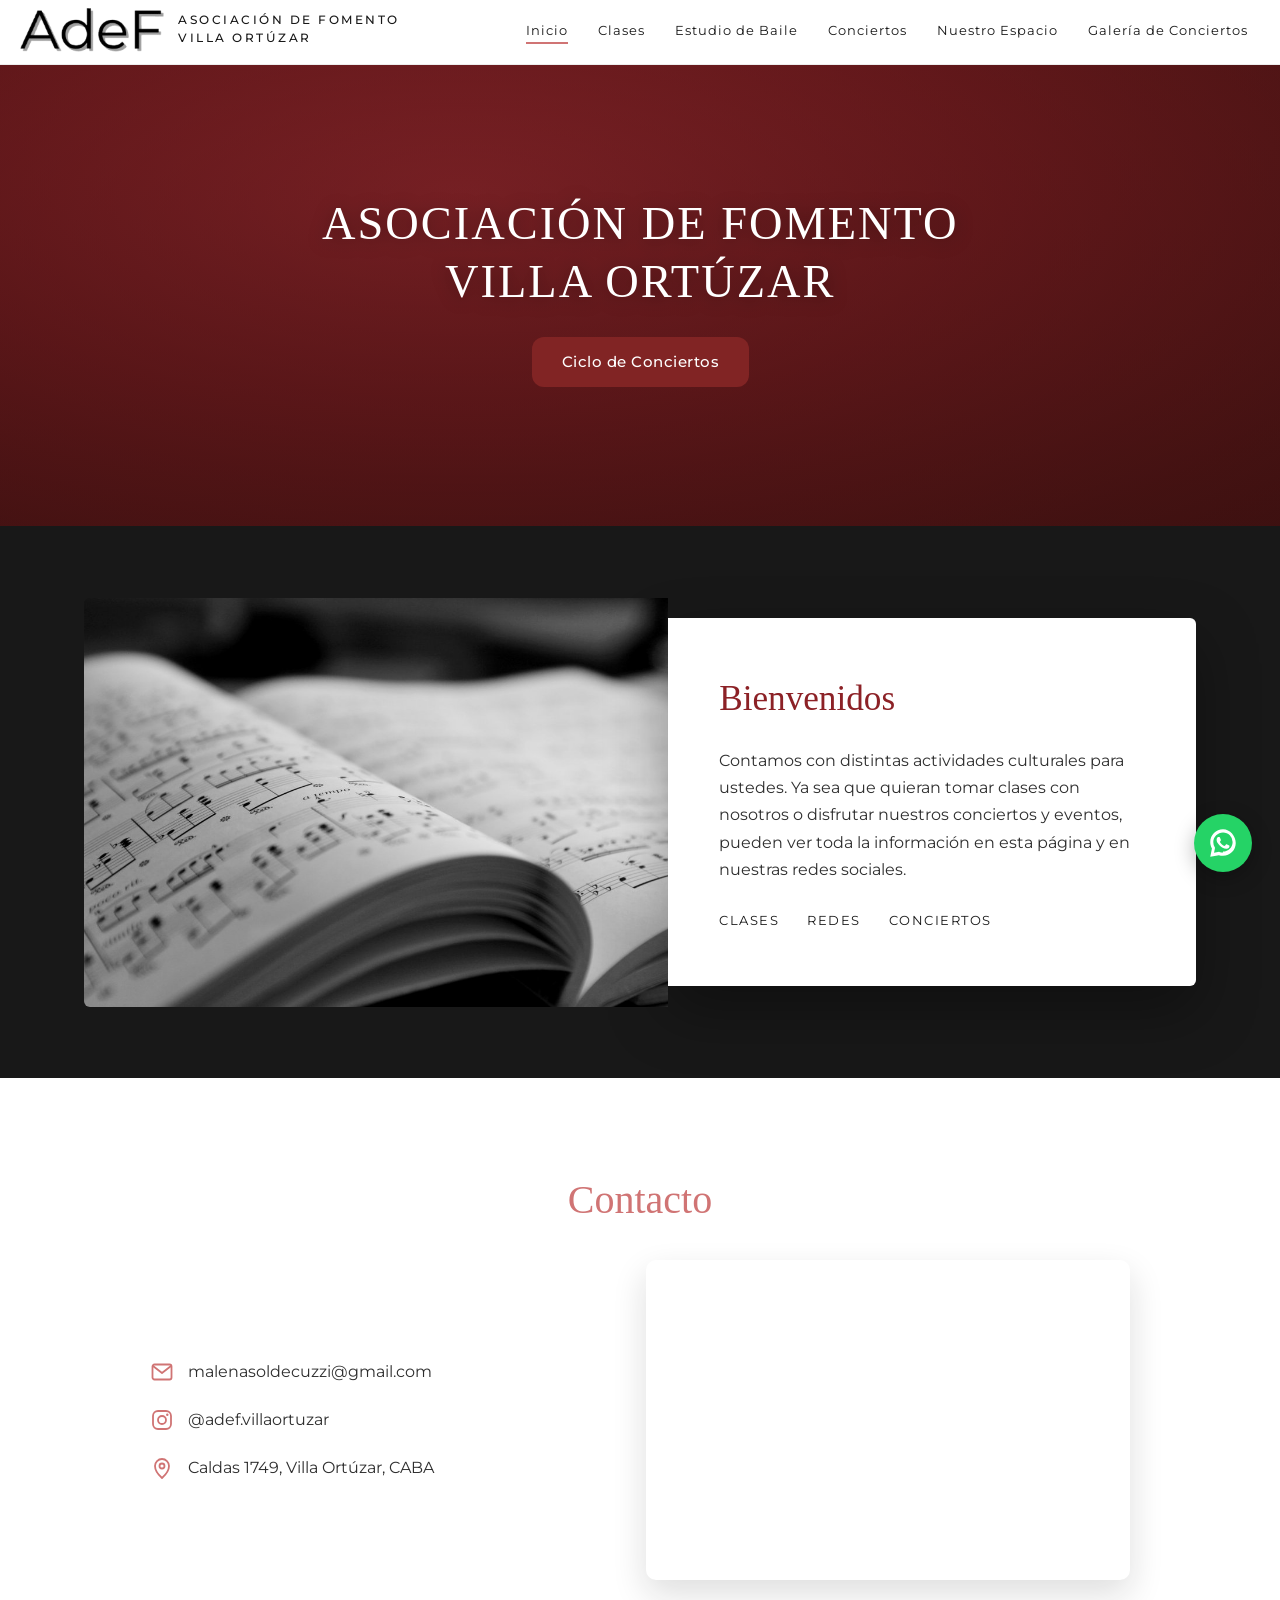
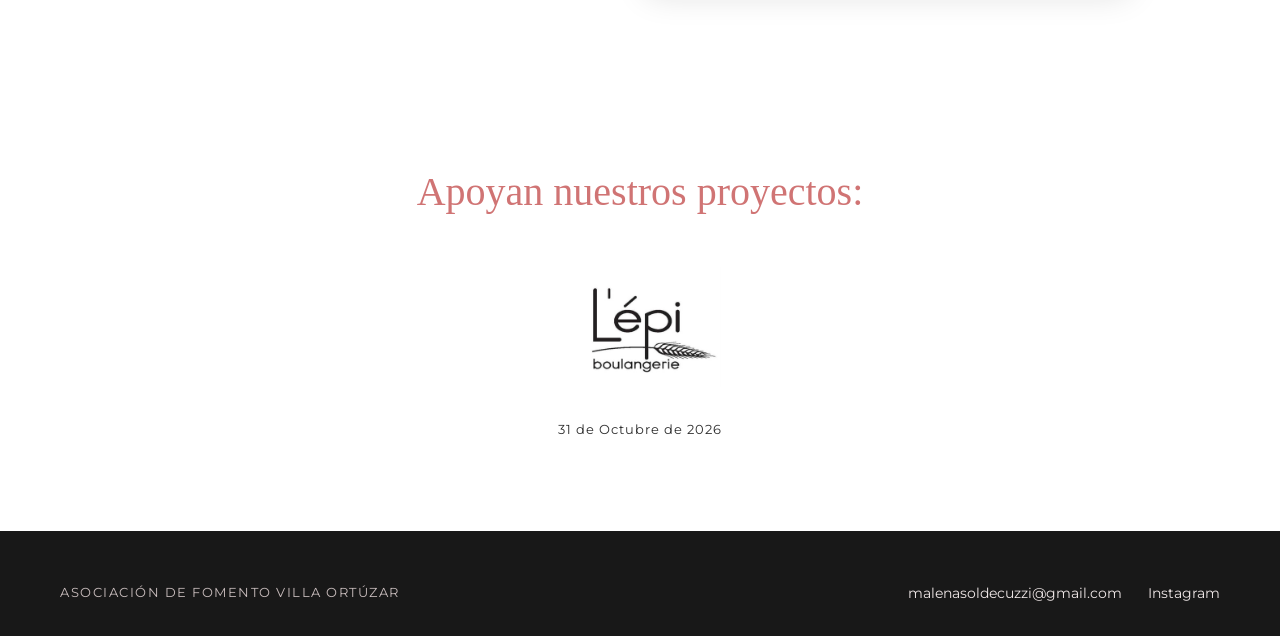
==== commit ba840805: "Agregar Google tag (gtag.js) de Google Ads AW-18268578575 en todas las paginas" ====
--- a/index.html
+++ b/index.html
@@ -1,6 +1,15 @@
 <!DOCTYPE html>
 <html lang="es">
 <head>
+  <!-- Google tag (gtag.js) -->
+  <script async src="https://www.googletagmanager.com/gtag/js?id=AW-18268578575"></script>
+  <script>
+    window.dataLayer = window.dataLayer || [];
+    function gtag(){dataLayer.push(arguments);}
+    gtag('js', new Date());
+
+    gtag('config', 'AW-18268578575');
+  </script>
   <meta charset="UTF-8" />
   <meta name="viewport" content="width=device-width, initial-scale=1.0" />
   <title>Inicio | A de F Villa Ortuzar</title>
--- a/styles.css
+++ b/styles.css
@@ -1034,25 +1034,6 @@
 .wa-fab svg { width: 34px; height: 34px; display: block; }
 .wa-fab:hover {
   transform: scale(1.08);
-  box-shadow: 0 10px 26px rgba(37, 211, 102, .55);
+  box-shadow: 0 10px 26px rgba(0, 0, 0, .32);
 }
 .wa-fab:active { transform: scale(1); }
-
-/* Anillo de pulso sutil para llamar la atención */
-.wa-fab::before {
-  content: "";
-  position: absolute;
-  inset: 0;
-  border-radius: 50%;
-  background: #25d366;
-  z-index: -1;
-  animation: wa-pulse 2.4s ease-out infinite;
-}
-@keyframes wa-pulse {
-  0%   { transform: scale(1);   opacity: .55; }
-  70%  { transform: scale(1.7); opacity: 0; }
-  100% { transform: scale(1.7); opacity: 0; }
-}
-@media (prefers-reduced-motion: reduce) {
-  .wa-fab::before { animation: none; display: none; }
-}
